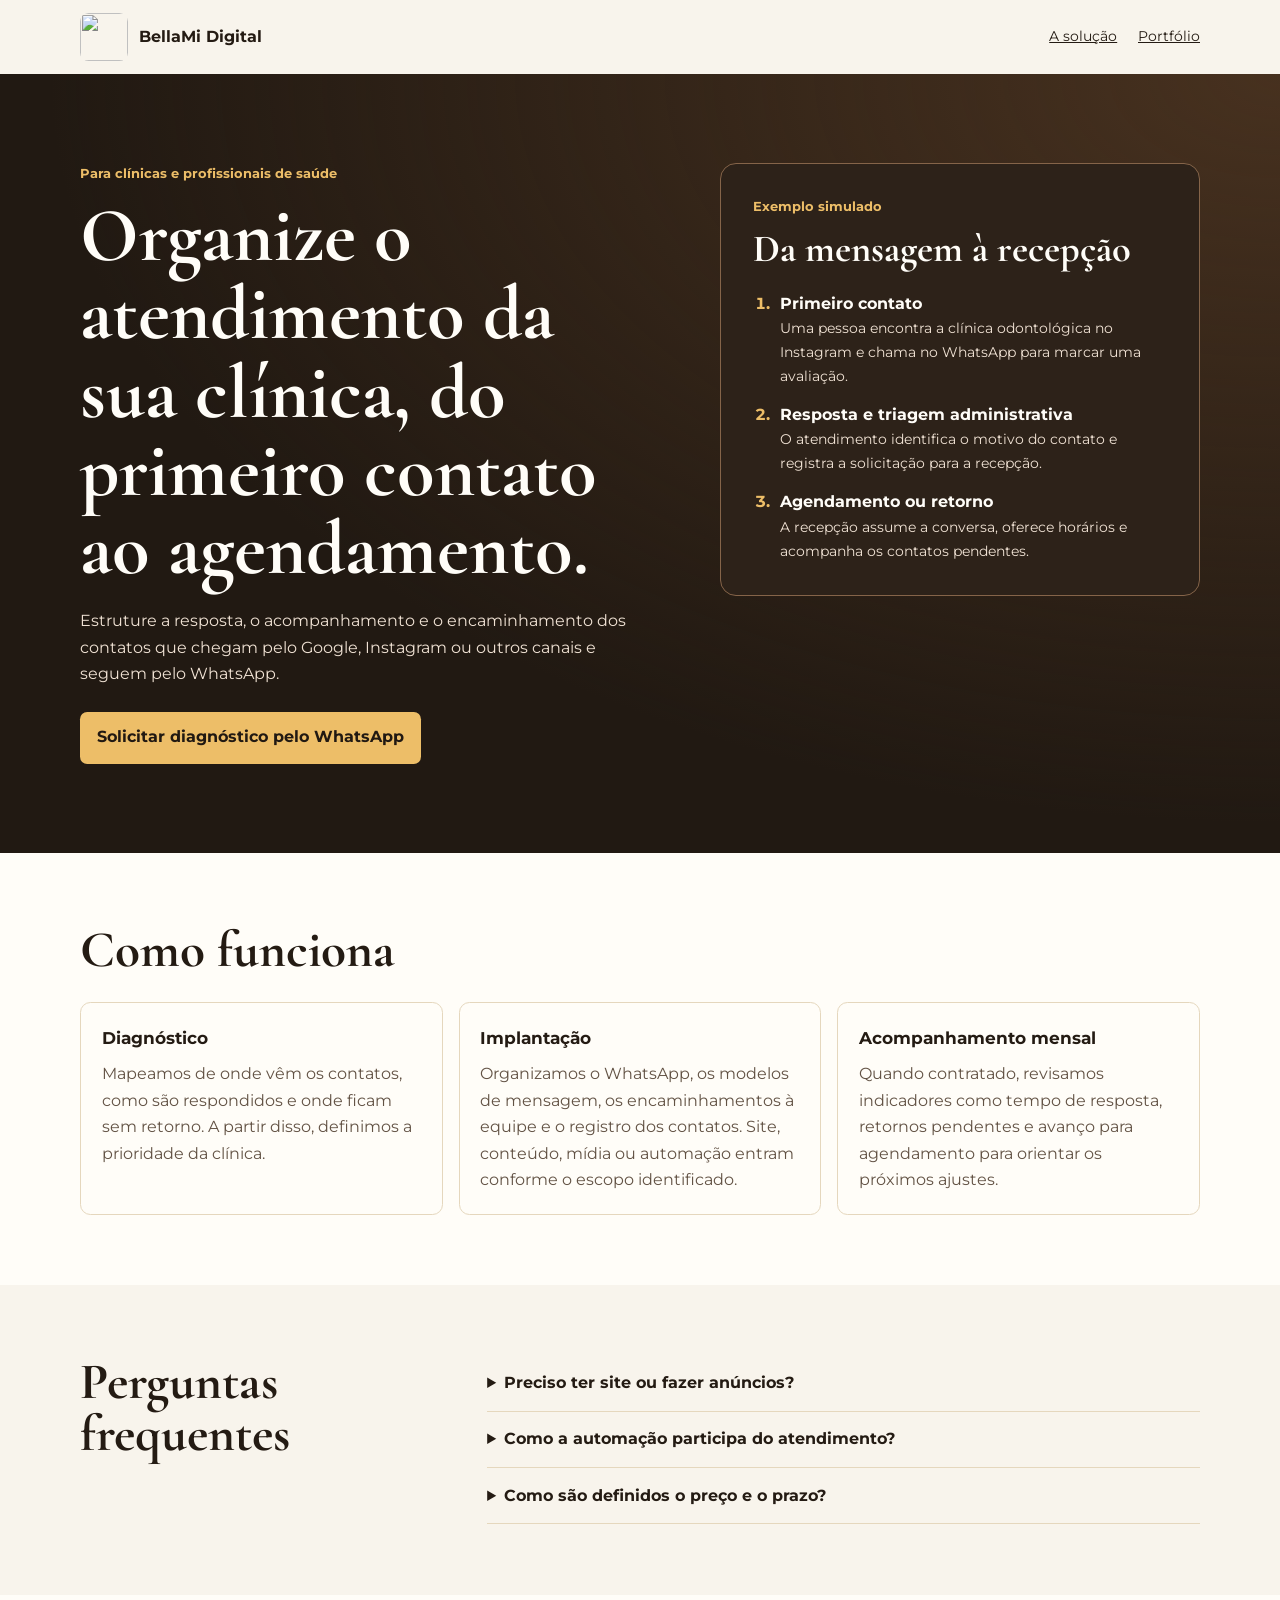
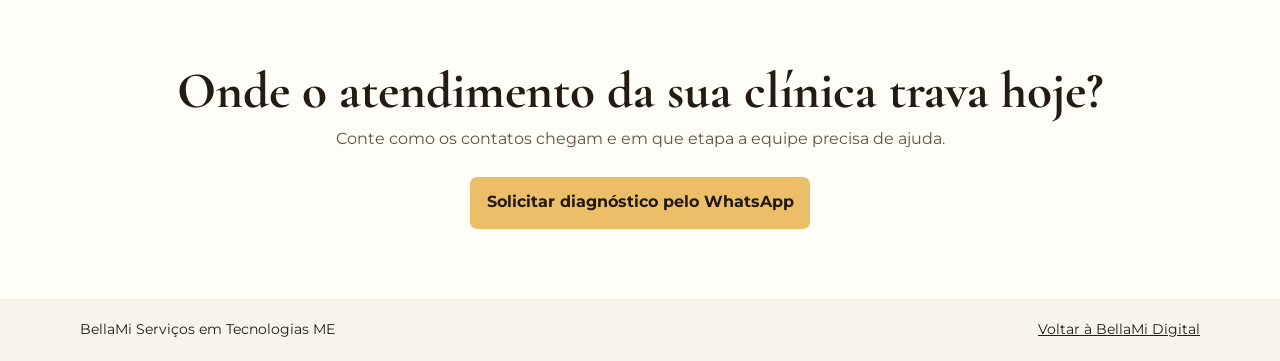
==== saude/index.html @ fc231b98 "Adiciona portfólio e página de atendimento para saúde" ====
<!doctype html>
<html lang="pt-BR">
<head>
  <meta charset="utf-8">
  <meta name="viewport" content="width=device-width, initial-scale=1">
  <title>Captação e atendimento para clínicas | BellaMi Digital</title>
  <meta name="description" content="A BellaMi Digital ajuda clínicas e profissionais de saúde a organizar os contatos pelo WhatsApp, da primeira resposta ao encaminhamento para agendamento.">
  <meta property="og:title" content="Captação e atendimento para clínicas | BellaMi Digital">
  <meta property="og:description" content="Estruture a resposta, o acompanhamento e o encaminhamento para agendamento pelo WhatsApp.">
  <meta property="og:type" content="website">
  <meta property="og:locale" content="pt_BR">
  <meta name="theme-color" content="#211912">
  <link rel="preconnect" href="https://fonts.googleapis.com">
  <link rel="preconnect" href="https://fonts.gstatic.com" crossorigin>
  <link rel="stylesheet" href="https://fonts.googleapis.com/css2?family=Cormorant+Garamond:wght@600;700&family=Montserrat:wght@400;500;600;700&display=swap">
  <link rel="stylesheet" href="styles.css">
</head>
<body>
  <header class="site-header">
    <div class="wrap header-inner">
      <a class="brand" href="../">
        <img src="../assets/bellami-logo.jpg" alt="" width="48" height="48">
        <span>BellaMi Digital</span>
      </a>
      <nav aria-label="Navegação principal">
        <a href="#solucao">A solução</a>
        <a href="../#portfolio">Portfólio</a>
      </nav>
    </div>
  </header>
  <main>
    <section class="hero">
      <div class="wrap hero-grid">
        <div>
          <p class="eyebrow">Para clínicas e profissionais de saúde</p>
          <h1>Organize o atendimento da sua clínica, do primeiro contato ao agendamento.</h1>
          <p class="lead">Estruture a resposta, o acompanhamento e o encaminhamento dos contatos que chegam pelo Google, Instagram ou outros canais e seguem pelo WhatsApp.</p>
          <a class="button" href="https://wa.me/5511947959936?text=Ol%C3%A1%21%20Quero%20solicitar%20um%20diagn%C3%B3stico%20de%20capta%C3%A7%C3%A3o%20e%20atendimento.%20Nome%20da%20cl%C3%ADnica%20ou%20neg%C3%B3cio%3A%20____.%20Principal%20canal%20de%20contato%3A%20____.%20Maior%20dificuldade%20no%20atendimento%3A%20____.">Solicitar diagnóstico pelo WhatsApp</a>
        </div>
        <aside class="journey" aria-labelledby="demo-title">
          <p class="eyebrow">Exemplo simulado</p>
          <h2 id="demo-title">Da mensagem à recepção</h2>
          <ol>
            <li><strong>Primeiro contato</strong><span>Uma pessoa encontra a clínica odontológica no Instagram e chama no WhatsApp para marcar uma avaliação.</span></li>
            <li><strong>Resposta e triagem administrativa</strong><span>O atendimento identifica o motivo do contato e registra a solicitação para a recepção.</span></li>
            <li><strong>Agendamento ou retorno</strong><span>A recepção assume a conversa, oferece horários e acompanha os contatos pendentes.</span></li>
          </ol>
        </aside>
      </div>
    </section>
    <section class="section" id="solucao">
      <div class="wrap">
        <h2>Como funciona</h2>
        <div class="delivery-grid">
          <article>
            <h3>Diagnóstico</h3>
            <p>Mapeamos de onde vêm os contatos, como são respondidos e onde ficam sem retorno. A partir disso, definimos a prioridade da clínica.</p>
          </article>
          <article>
            <h3>Implantação</h3>
            <p>Organizamos o WhatsApp, os modelos de mensagem, os encaminhamentos à equipe e o registro dos contatos. Site, conteúdo, mídia ou automação entram conforme o escopo identificado.</p>
          </article>
          <article>
            <h3>Acompanhamento mensal</h3>
            <p>Quando contratado, revisamos indicadores como tempo de resposta, retornos pendentes e avanço para agendamento para orientar os próximos ajustes.</p>
          </article>
        </div>
      </div>
    </section>
    <section class="section faq">
      <div class="wrap faq-grid">
        <h2>Perguntas frequentes</h2>
        <div>
          <details>
            <summary>Preciso ter site ou fazer anúncios?</summary>
            <p>A análise começa pelos canais que a clínica já usa. A proposta indica quando faz sentido criar uma página, investir em mídia ou ajustar o atendimento existente.</p>
          </details>
          <details>
            <summary>Como a automação participa do atendimento?</summary>
            <p>A automação pode apoiar a recepção com respostas iniciais, triagem administrativa e encaminhamento. A equipe da clínica assume o agendamento, as exceções e as orientações clínicas.</p>
          </details>
          <details>
            <summary>Como são definidos o preço e o prazo?</summary>
            <p>Após o diagnóstico, a proposta detalha o escopo e o prazo da implantação. Acompanhamento mensal, mídia e ferramentas de terceiros aparecem como itens separados quando aplicáveis.</p>
          </details>
        </div>
      </div>
    </section>
    <section class="section">
      <div class="wrap contact">
        <h2>Onde o atendimento da sua clínica trava hoje?</h2>
        <p>Conte como os contatos chegam e em que etapa a equipe precisa de ajuda.</p>
        <a class="button" href="https://wa.me/5511947959936?text=Ol%C3%A1%21%20Quero%20solicitar%20um%20diagn%C3%B3stico%20de%20capta%C3%A7%C3%A3o%20e%20atendimento.%20Nome%20da%20cl%C3%ADnica%20ou%20neg%C3%B3cio%3A%20____.%20Principal%20canal%20de%20contato%3A%20____.%20Maior%20dificuldade%20no%20atendimento%3A%20____.">Solicitar diagnóstico pelo WhatsApp</a>
      </div>
    </section>
  </main>
  <footer class="site-footer">
    <div class="wrap">
      <span>BellaMi Serviços em Tecnologias ME</span>
      <a href="../">Voltar à BellaMi Digital</a>
    </div>
  </footer>
</body>
</html>
---- saude/styles.css ----
:root {
  color-scheme: light;
  --ink: #241b13;
  --muted: #625244;
  --cream: #f8f4ec;
  --paper: #fffdf8;
  --line: #e5d7bd;
  --dark: #211912;
  --gold: #edbe68;
  --heading: "Cormorant Garamond", Georgia, serif;
}

*, *::before, *::after { box-sizing: border-box; }

body {
  margin: 0;
  color: var(--ink);
  background: var(--paper);
  font: 1rem/1.65 Montserrat, system-ui, sans-serif;
}

a { color: inherit; }
a:focus-visible, summary:focus-visible {
  outline: 2px solid currentColor;
  outline-offset: 5px;
}

h1, h2, h3, p { margin: 0; }
h1, h2 {
  font-family: var(--heading);
  font-weight: 700;
  line-height: 1.02;
}

h1 { font-size: clamp(2.7rem, 6vw, 5rem); }
h2 { font-size: clamp(2.15rem, 4vw, 3.25rem); }
h3 { font-size: 1.08rem; }

.wrap { width: min(calc(100% - 2.5rem), 70rem); margin-inline: auto; }
.site-header, .site-footer { background: var(--cream); }

.header-inner, .site-footer .wrap {
  display: flex;
  flex-wrap: wrap;
  gap: .75rem 1.5rem;
  align-items: center;
  justify-content: space-between;
  padding-block: .8rem;
}

.brand {
  display: inline-flex;
  align-items: center;
  gap: .7rem;
  font-weight: 700;
  text-decoration: none;
}

.brand img { border-radius: .55rem; object-fit: cover; }
nav { display: flex; flex-wrap: wrap; gap: .5rem 1.3rem; }
nav a, .site-footer { font-size: .88rem; }

.hero {
  color: var(--paper);
  background: radial-gradient(ellipse at 100% 0%, #47311f, transparent 68%), var(--dark);
  padding-block: clamp(3.1rem, 7vw, 6.5rem);
}

.hero-grid, .faq-grid {
  display: grid;
  grid-template-columns: minmax(0, 1.2fr) minmax(0, 1fr);
  align-items: start;
  gap: clamp(2rem, 5vw, 4.5rem);
}

.eyebrow {
  color: var(--gold);
  font-size: .82rem;
  font-weight: 700;
  margin-bottom: .75rem;
}

.lead { color: #f0e2d4; margin-top: 1.25rem; max-width: 53ch; }
.button {
  display: inline-block;
  background: var(--gold);
  color: var(--dark);
  margin-top: 1.5rem;
  padding: .8rem 1.05rem;
  border-radius: .45rem;
  font-weight: 700;
  text-decoration: none;
}

.button:hover { background: #f7d592; }
.button:focus-visible { outline-color: var(--paper); }
.contact .button:focus-visible { outline-color: var(--dark); }

.journey {
  padding: clamp(1.25rem, 3vw, 2rem);
  border: 1px solid #856449;
  border-radius: 1rem;
  background: #2d2219;
}

.journey h2 { font-size: clamp(1.85rem, 3vw, 2.55rem); }
.journey ol { margin: 1.35rem 0 0; padding-left: 1.4rem; }
.journey li { padding-left: .3rem; }
.journey li + li { margin-top: .85rem; }
.journey li::marker { color: var(--gold); font-weight: 700; }
.journey li span { display: block; color: #f0e2d4; font-size: .9rem; }

.section { padding-block: clamp(2.75rem, 5.5vw, 5rem); }
.delivery-grid {
  display: grid;
  grid-template-columns: repeat(3, minmax(0, 1fr));
  gap: 1rem;
  margin-top: 1.65rem;
}

.delivery-grid article {
  padding: 1.3rem;
  border: 1px solid var(--line);
  border-radius: .65rem;
}

.delivery-grid p, details p, .contact p { margin-top: .55rem; color: var(--muted); }
.faq { background: var(--cream); }
.faq-grid { grid-template-columns: minmax(0, .65fr) minmax(0, 1.35fr); }
details { border-bottom: 1px solid var(--line); padding-block: .9rem; }
summary { cursor: pointer; font-weight: 700; }
.contact { text-align: center; }
.site-footer .wrap { padding-block: 1.2rem; }

@media (max-width: 48rem) {
  .hero-grid, .delivery-grid, .faq-grid { grid-template-columns: 1fr; }
}
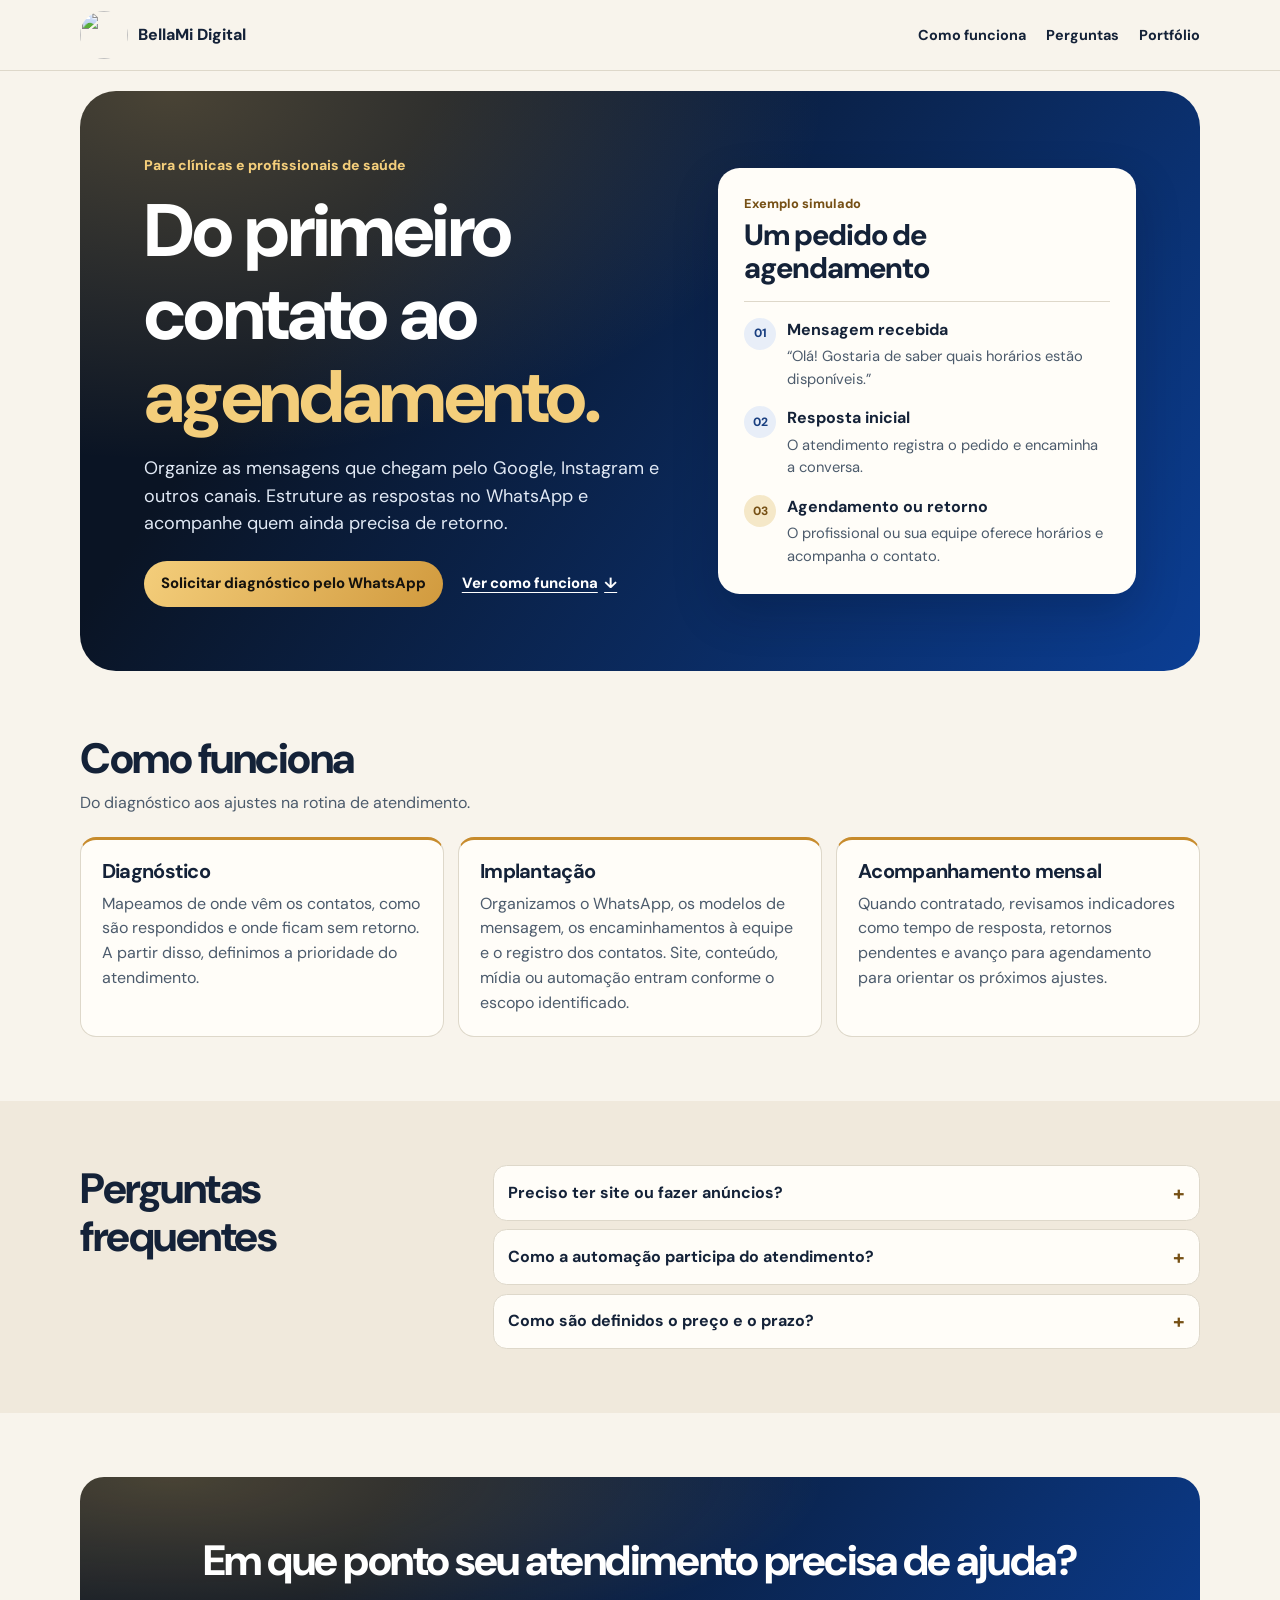
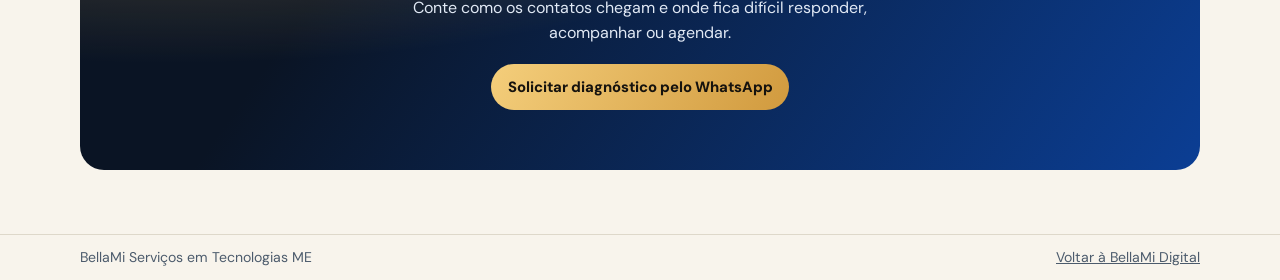
==== commit 87aa01a6: "Renova página de saúde da BellaMi" ====
--- a/saude/index.html
+++ b/saude/index.html
@@ -3,17 +3,17 @@
 <head>
   <meta charset="utf-8">
   <meta name="viewport" content="width=device-width, initial-scale=1">
-  <title>Captação e atendimento para clínicas | BellaMi Digital</title>
+  <title>Captação e atendimento para clínicas e profissionais de saúde | BellaMi Digital</title>
   <meta name="description" content="A BellaMi Digital ajuda clínicas e profissionais de saúde a organizar os contatos pelo WhatsApp, da primeira resposta ao encaminhamento para agendamento.">
-  <meta property="og:title" content="Captação e atendimento para clínicas | BellaMi Digital">
+  <meta property="og:title" content="Captação e atendimento para clínicas e profissionais de saúde | BellaMi Digital">
   <meta property="og:description" content="Estruture a resposta, o acompanhamento e o encaminhamento para agendamento pelo WhatsApp.">
   <meta property="og:type" content="website">
   <meta property="og:locale" content="pt_BR">
-  <meta name="theme-color" content="#211912">
+  <meta name="theme-color" content="#0c192e">
   <link rel="preconnect" href="https://fonts.googleapis.com">
   <link rel="preconnect" href="https://fonts.gstatic.com" crossorigin>
-  <link rel="stylesheet" href="https://fonts.googleapis.com/css2?family=Cormorant+Garamond:wght@600;700&family=Montserrat:wght@400;500;600;700&display=swap">
-  <link rel="stylesheet" href="styles.css">
+  <link rel="stylesheet" href="https://fonts.googleapis.com/css2?family=DM+Sans:wght@400;500;600;700;800&display=swap">
+  <link rel="stylesheet" href="styles.css?v=2">
 </head>
 <body>
   <header class="site-header">
@@ -23,38 +23,44 @@
         <span>BellaMi Digital</span>
       </a>
       <nav aria-label="Navegação principal">
-        <a href="#solucao">A solução</a>
+        <a href="#solucao">Como funciona</a>
+        <a href="#perguntas">Perguntas</a>
         <a href="../#portfolio">Portfólio</a>
       </nav>
     </div>
   </header>
   <main>
-    <section class="hero">
-      <div class="wrap hero-grid">
-        <div>
-          <p class="eyebrow">Para clínicas e profissionais de saúde</p>
-          <h1>Organize o atendimento da sua clínica, do primeiro contato ao agendamento.</h1>
-          <p class="lead">Estruture a resposta, o acompanhamento e o encaminhamento dos contatos que chegam pelo Google, Instagram ou outros canais e seguem pelo WhatsApp.</p>
-          <a class="button" href="https://wa.me/5511947959936?text=Ol%C3%A1%21%20Quero%20solicitar%20um%20diagn%C3%B3stico%20de%20capta%C3%A7%C3%A3o%20e%20atendimento.%20Nome%20da%20cl%C3%ADnica%20ou%20neg%C3%B3cio%3A%20____.%20Principal%20canal%20de%20contato%3A%20____.%20Maior%20dificuldade%20no%20atendimento%3A%20____.">Solicitar diagnóstico pelo WhatsApp</a>
+    <section class="hero wrap" aria-labelledby="page-title">
+      <div class="hero-copy">
+        <p class="eyebrow">Para clínicas e profissionais de saúde</p>
+        <h1 id="page-title">Do primeiro contato ao <em>agendamento.</em></h1>
+        <p class="lead">Organize as mensagens que chegam pelo Google, Instagram e outros canais. Estruture as respostas no WhatsApp e acompanhe quem ainda precisa de retorno.</p>
+        <div class="hero-actions">
+          <a class="button" href="https://wa.me/5511947959936?text=Ol%C3%A1%21%20Quero%20solicitar%20um%20diagn%C3%B3stico%20de%20capta%C3%A7%C3%A3o%20e%20atendimento.%20Meu%20nome%20ou%20nome%20da%20cl%C3%ADnica%3A%20____.%20Principal%20canal%20de%20contato%3A%20____.%20Maior%20dificuldade%20no%20atendimento%3A%20____.">Solicitar diagnóstico pelo WhatsApp</a>
+          <a class="text-link" href="#solucao">Ver como funciona <span aria-hidden="true">↓</span></a>
         </div>
-        <aside class="journey" aria-labelledby="demo-title">
-          <p class="eyebrow">Exemplo simulado</p>
-          <h2 id="demo-title">Da mensagem à recepção</h2>
-          <ol>
-            <li><strong>Primeiro contato</strong><span>Uma pessoa encontra a clínica odontológica no Instagram e chama no WhatsApp para marcar uma avaliação.</span></li>
-            <li><strong>Resposta e triagem administrativa</strong><span>O atendimento identifica o motivo do contato e registra a solicitação para a recepção.</span></li>
-            <li><strong>Agendamento ou retorno</strong><span>A recepção assume a conversa, oferece horários e acompanha os contatos pendentes.</span></li>
-          </ol>
-        </aside>
       </div>
+      <aside class="journey" aria-labelledby="demo-title">
+        <div class="journey-header">
+          <div>
+            <p class="eyebrow">Exemplo simulado</p>
+            <h2 id="demo-title">Um pedido de agendamento</h2>
+          </div>
+        </div>
+        <ol>
+          <li><span class="stage-icon" aria-hidden="true">01</span><div><strong>Mensagem recebida</strong><p>“Olá! Gostaria de saber quais horários estão disponíveis.”</p></div></li>
+          <li><span class="stage-icon" aria-hidden="true">02</span><div><strong>Resposta inicial</strong><p>O atendimento registra o pedido e encaminha a conversa.</p></div></li>
+          <li><span class="stage-icon stage-last" aria-hidden="true">03</span><div><strong>Agendamento ou retorno</strong><p>O profissional ou sua equipe oferece horários e acompanha o contato.</p></div></li>
+        </ol>
+      </aside>
     </section>
     <section class="section" id="solucao">
       <div class="wrap">
-        <h2>Como funciona</h2>
+        <div class="section-heading"><h2>Como funciona</h2><p>Do diagnóstico aos ajustes na rotina de atendimento.</p></div>
         <div class="delivery-grid">
           <article>
             <h3>Diagnóstico</h3>
-            <p>Mapeamos de onde vêm os contatos, como são respondidos e onde ficam sem retorno. A partir disso, definimos a prioridade da clínica.</p>
+            <p>Mapeamos de onde vêm os contatos, como são respondidos e onde ficam sem retorno. A partir disso, definimos a prioridade do atendimento.</p>
           </article>
           <article>
             <h3>Implantação</h3>
@@ -67,20 +73,20 @@
         </div>
       </div>
     </section>
-    <section class="section faq">
+    <section class="section faq" id="perguntas">
       <div class="wrap faq-grid">
         <h2>Perguntas frequentes</h2>
         <div>
           <details>
-            <summary>Preciso ter site ou fazer anúncios?</summary>
-            <p>A análise começa pelos canais que a clínica já usa. A proposta indica quando faz sentido criar uma página, investir em mídia ou ajustar o atendimento existente.</p>
+            <summary>Preciso ter site ou fazer anúncios?<span aria-hidden="true"></span></summary>
+            <p>A análise começa pelos canais que você já usa. A proposta indica quando faz sentido criar uma página, investir em mídia ou ajustar o atendimento existente.</p>
           </details>
           <details>
-            <summary>Como a automação participa do atendimento?</summary>
-            <p>A automação pode apoiar a recepção com respostas iniciais, triagem administrativa e encaminhamento. A equipe da clínica assume o agendamento, as exceções e as orientações clínicas.</p>
+            <summary>Como a automação participa do atendimento?<span aria-hidden="true"></span></summary>
+            <p>A automação pode apoiar o atendimento com respostas iniciais, triagem administrativa e encaminhamento. O profissional ou sua equipe assume o agendamento, as exceções e as orientações clínicas.</p>
           </details>
           <details>
-            <summary>Como são definidos o preço e o prazo?</summary>
+            <summary>Como são definidos o preço e o prazo?<span aria-hidden="true"></span></summary>
             <p>Após o diagnóstico, a proposta detalha o escopo e o prazo da implantação. Acompanhamento mensal, mídia e ferramentas de terceiros aparecem como itens separados quando aplicáveis.</p>
           </details>
         </div>
@@ -88,9 +94,9 @@
     </section>
     <section class="section">
       <div class="wrap contact">
-        <h2>Onde o atendimento da sua clínica trava hoje?</h2>
-        <p>Conte como os contatos chegam e em que etapa a equipe precisa de ajuda.</p>
-        <a class="button" href="https://wa.me/5511947959936?text=Ol%C3%A1%21%20Quero%20solicitar%20um%20diagn%C3%B3stico%20de%20capta%C3%A7%C3%A3o%20e%20atendimento.%20Nome%20da%20cl%C3%ADnica%20ou%20neg%C3%B3cio%3A%20____.%20Principal%20canal%20de%20contato%3A%20____.%20Maior%20dificuldade%20no%20atendimento%3A%20____.">Solicitar diagnóstico pelo WhatsApp</a>
+        <h2>Em que ponto seu atendimento precisa de ajuda?</h2>
+        <p>Conte como os contatos chegam e onde fica difícil responder, acompanhar ou agendar.</p>
+        <a class="button" href="https://wa.me/5511947959936?text=Ol%C3%A1%21%20Quero%20solicitar%20um%20diagn%C3%B3stico%20de%20capta%C3%A7%C3%A3o%20e%20atendimento.%20Meu%20nome%20ou%20nome%20da%20cl%C3%ADnica%3A%20____.%20Principal%20canal%20de%20contato%3A%20____.%20Maior%20dificuldade%20no%20atendimento%3A%20____.">Solicitar diagnóstico pelo WhatsApp</a>
       </div>
     </section>
   </main>
--- a/saude/styles.css
+++ b/saude/styles.css
@@ -1,137 +1,125 @@
 :root {
-  color-scheme: light;
-  --ink: #241b13;
-  --muted: #625244;
-  --cream: #f8f4ec;
-  --paper: #fffdf8;
-  --line: #e5d7bd;
-  --dark: #211912;
-  --gold: #edbe68;
-  --heading: "Cormorant Garamond", Georgia, serif;
+  --ink: #142238;
+  --muted: #4c5b6c;
+  --paper: #f8f4ec;
+  --surface: #fffdf8;
+  --line: #ded8ca;
+  --navy: #0c192e;
+  --gold: #f4ce7b;
+  --gradient: radial-gradient(ellipse at 8% 0%, #e7b95f49, transparent 45%),
+    linear-gradient(125deg, #0a1424 24%, #0b3e94);
 }
 
 *, *::before, *::after { box-sizing: border-box; }
-
 body {
   margin: 0;
   color: var(--ink);
   background: var(--paper);
-  font: 1rem/1.65 Montserrat, system-ui, sans-serif;
+  font: 1rem/1.55 "DM Sans", system-ui, sans-serif;
 }
+a { color: inherit; }
+:focus-visible { outline: 2px solid currentColor; outline-offset: 4px; }
+h1, h2, h3, p { margin: 0; }
+h1, h2, h3 { line-height: 1.12; letter-spacing: -.035em; }
+h1, h2 { font-weight: 800; text-wrap: balance; }
+h1 { max-width: 12ch; font-size: clamp(2.35rem, 5.8vw, 5rem); overflow-wrap: anywhere; }
+h1 em { font-style: normal; color: var(--gold); }
+h2 { font-size: clamp(1.85rem, 3.4vw, 2.65rem); }
+h3 { font-size: 1.25rem; }
 
-a { color: inherit; }
-a:focus-visible, summary:focus-visible {
-  outline: 2px solid currentColor;
-  outline-offset: 5px;
-}
-
-h1, h2, h3, p { margin: 0; }
-h1, h2 {
-  font-family: var(--heading);
-  font-weight: 700;
-  line-height: 1.02;
-}
-
-h1 { font-size: clamp(2.7rem, 6vw, 5rem); }
-h2 { font-size: clamp(2.15rem, 4vw, 3.25rem); }
-h3 { font-size: 1.08rem; }
-
-.wrap { width: min(calc(100% - 2.5rem), 70rem); margin-inline: auto; }
-.site-header, .site-footer { background: var(--cream); }
-
+.wrap { width: min(70rem, calc(100% - 2rem)); margin-inline: auto; }
+.site-header { border-bottom: 1px solid var(--line); }
 .header-inner, .site-footer .wrap {
   display: flex;
+  justify-content: space-between;
+  align-items: center;
   flex-wrap: wrap;
-  gap: .75rem 1.5rem;
-  align-items: center;
-  justify-content: space-between;
-  padding-block: .8rem;
+  gap: .4rem 1.5rem;
+  padding-block: .7rem;
 }
-
-.brand {
-  display: inline-flex;
-  align-items: center;
-  gap: .7rem;
-  font-weight: 700;
-  text-decoration: none;
-}
-
-.brand img { border-radius: .55rem; object-fit: cover; }
-nav { display: flex; flex-wrap: wrap; gap: .5rem 1.3rem; }
-nav a, .site-footer { font-size: .88rem; }
+.brand { display: inline-flex; align-items: center; gap: .65rem; font-weight: 800; text-decoration: none; }
+.brand img { border-radius: 50%; object-fit: cover; }
+nav { display: flex; flex-wrap: wrap; gap: 0 1.25rem; }
+nav a { display: inline-flex; align-items: center; min-height: 44px; font-size: .9rem; font-weight: 700; text-decoration: none; }
+nav a:hover { text-decoration: underline; }
 
 .hero {
-  color: var(--paper);
-  background: radial-gradient(ellipse at 100% 0%, #47311f, transparent 68%), var(--dark);
-  padding-block: clamp(3.1rem, 7vw, 6.5rem);
+  display: grid;
+  grid-template-columns: minmax(0, 1.25fr) minmax(0, 1fr);
+  align-items: center;
+  gap: clamp(1.5rem, 4vw, 4rem);
+  margin-top: 1.25rem;
+  padding: clamp(1.5rem, 5vw, 4.5rem);
+  border-radius: clamp(1.25rem, 3vw, 2.25rem);
+  color: white;
+  background: var(--gradient);
 }
-
-.hero-grid, .faq-grid {
-  display: grid;
-  grid-template-columns: minmax(0, 1.2fr) minmax(0, 1fr);
-  align-items: start;
-  gap: clamp(2rem, 5vw, 4.5rem);
+.eyebrow { margin-bottom: .75rem; color: var(--gold); font-size: .88rem; font-weight: 800; }
+.lead { max-width: 45ch; margin-top: 1rem; color: #e1e9f5; font-size: clamp(1rem, 1.5vw, 1.125rem); }
+.hero-actions { display: flex; align-items: center; flex-wrap: wrap; gap: .5rem 1.2rem; margin-top: 1.4rem; }
+.button, .text-link { display: inline-flex; align-items: center; justify-content: center; min-height: 46px; font-size: .93rem; font-weight: 800; }
+.button {
+  padding: .62rem 1.05rem;
+  border-radius: 999px;
+  background: linear-gradient(120deg, var(--gold), #d19a3e);
+  color: #16130e;
+  text-decoration: none;
+  text-align: center;
 }
-
-.eyebrow {
-  color: var(--gold);
-  font-size: .82rem;
-  font-weight: 700;
-  margin-bottom: .75rem;
-}
-
-.lead { color: #f0e2d4; margin-top: 1.25rem; max-width: 53ch; }
-.button {
-  display: inline-block;
-  background: var(--gold);
-  color: var(--dark);
-  margin-top: 1.5rem;
-  padding: .8rem 1.05rem;
-  border-radius: .45rem;
-  font-weight: 700;
-  text-decoration: none;
-}
-
-.button:hover { background: #f7d592; }
-.button:focus-visible { outline-color: var(--paper); }
-.contact .button:focus-visible { outline-color: var(--dark); }
+.button:hover { text-decoration: underline; }
+.hero .button:focus-visible, .contact .button:focus-visible { outline-color: white; }
+.text-link { gap: .4rem; text-underline-offset: .25em; }
 
 .journey {
-  padding: clamp(1.25rem, 3vw, 2rem);
-  border: 1px solid #856449;
-  border-radius: 1rem;
-  background: #2d2219;
+  color: var(--ink);
+  background: var(--surface);
+  border-radius: 1.35rem;
+  padding: clamp(1rem, 2.8vw, 1.65rem);
+  box-shadow: 0 18px 45px #050c2338;
 }
+.journey-header { padding-bottom: .95rem; border-bottom: 1px solid var(--line); }
+.journey .eyebrow { margin-bottom: .35rem; color: #765015; font-size: .8rem; }
+.journey h2 { font-size: clamp(1.35rem, 2.3vw, 1.85rem); text-wrap: initial; }
+.journey ol { display: grid; gap: 1rem; list-style: none; margin: 1rem 0 0; padding: 0; }
+.journey li { display: grid; grid-template-columns: 2rem minmax(0, 1fr); gap: .65rem; align-items: start; }
+.stage-icon { display: grid; place-items: center; width: 2rem; height: 2rem; background: #e8eef8; color: #193f80; border-radius: 50%; font-size: .75rem; font-weight: 800; }
+.stage-last { background: #f5e8c8; color: #765015; }
+.journey li p { margin-top: .15rem; color: var(--muted); font-size: .92rem; }
 
-.journey h2 { font-size: clamp(1.85rem, 3vw, 2.55rem); }
-.journey ol { margin: 1.35rem 0 0; padding-left: 1.4rem; }
-.journey li { padding-left: .3rem; }
-.journey li + li { margin-top: .85rem; }
-.journey li::marker { color: var(--gold); font-weight: 700; }
-.journey li span { display: block; color: #f0e2d4; font-size: .9rem; }
-
-.section { padding-block: clamp(2.75rem, 5.5vw, 5rem); }
+.section { padding-block: clamp(2.1rem, 5vw, 4.25rem); }
+.section-heading p, .delivery-grid p, details p { margin-top: .55rem; color: var(--muted); }
 .delivery-grid {
   display: grid;
   grid-template-columns: repeat(3, minmax(0, 1fr));
-  gap: 1rem;
-  margin-top: 1.65rem;
+  gap: .9rem;
+  margin-top: 1.3rem;
 }
-
-.delivery-grid article {
-  padding: 1.3rem;
-  border: 1px solid var(--line);
-  border-radius: .65rem;
+.delivery-grid article { padding: 1.3rem; border: 1px solid var(--line); border-top: 3px solid #c78b2c; border-radius: 1rem; background: var(--surface); }
+.faq { background: #f0e9dc; }
+.faq-grid { display: grid; grid-template-columns: minmax(0, .7fr) minmax(0, 1.3fr); gap: 1.25rem 2rem; align-items: start; }
+details { background: var(--surface); border: 1px solid var(--line); border-radius: .85rem; }
+details + details { margin-top: .55rem; }
+summary {
+  display: flex;
+  align-items: center;
+  justify-content: space-between;
+  gap: .6rem;
+  padding: .7rem .9rem;
+  min-height: 46px;
+  cursor: pointer;
+  font-weight: 700;
+  list-style: none;
 }
-
-.delivery-grid p, details p, .contact p { margin-top: .55rem; color: var(--muted); }
-.faq { background: var(--cream); }
-.faq-grid { grid-template-columns: minmax(0, .65fr) minmax(0, 1.35fr); }
-details { border-bottom: 1px solid var(--line); padding-block: .9rem; }
-summary { cursor: pointer; font-weight: 700; }
-.contact { text-align: center; }
-.site-footer .wrap { padding-block: 1.2rem; }
+summary::-webkit-details-marker { display: none; }
+summary span { color: #765015; font-size: 1.25rem; }
+summary span::before { content: "+"; }
+details[open] summary span::before { content: "−"; }
+details p { margin: 0; padding: 0 .9rem .9rem; }
+.contact { padding: clamp(1.65rem, 5vw, 3.75rem) 1.1rem; text-align: center; color: white; background: var(--gradient); border-radius: 1.5rem; }
+.contact p { margin: .7rem auto 1.2rem; color: #e1e9f5; max-width: 44ch; }
+.site-footer { color: var(--muted); font-size: .88rem; border-top: 1px solid var(--line); }
 
 @media (max-width: 48rem) {
-  .hero-grid, .delivery-grid, .faq-grid { grid-template-columns: 1fr; }
+  .hero, .delivery-grid, .faq-grid { grid-template-columns: 1fr; }
+  .hero { margin-top: 1rem; }
 }
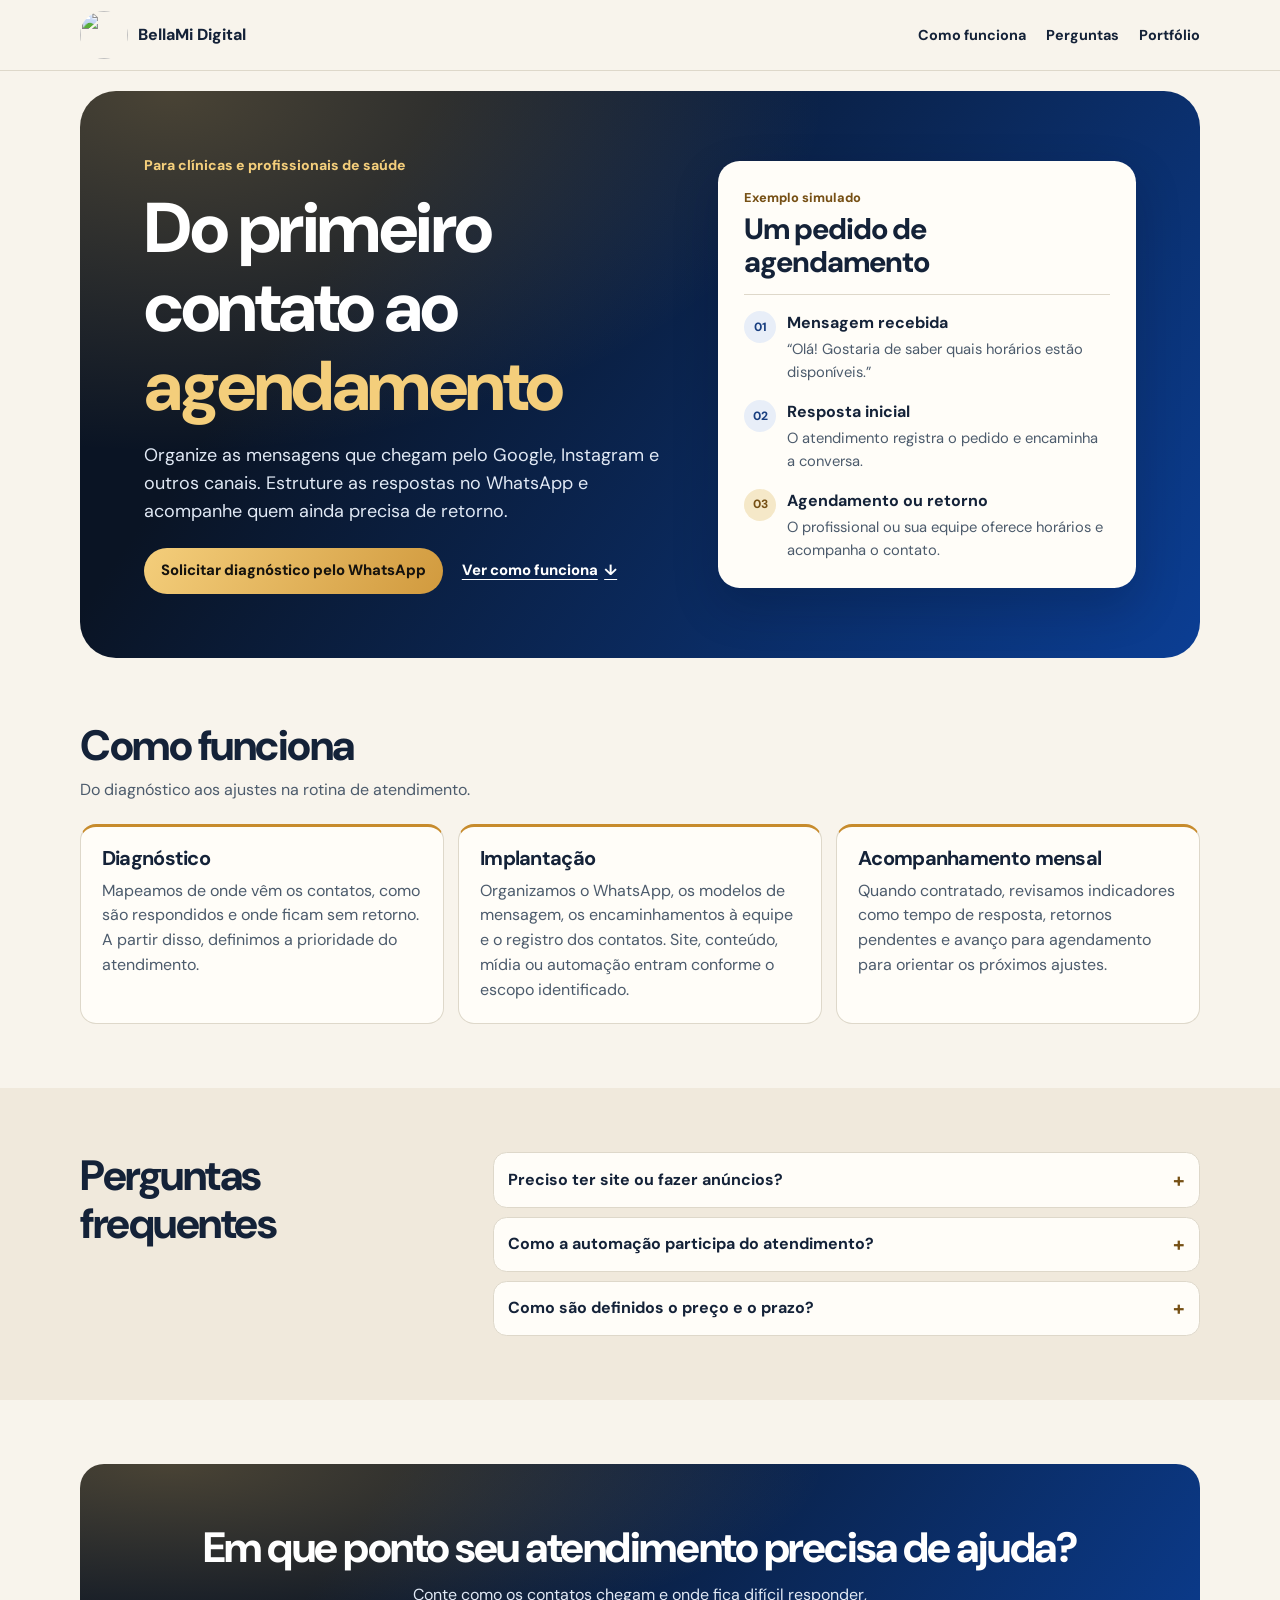
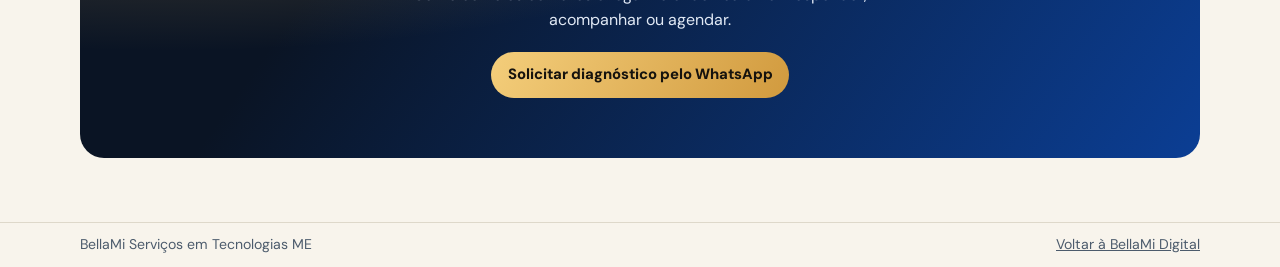
==== commit 0fac8a33: "Ajusta a quebra do título da página de saúde" ====
--- a/saude/index.html
+++ b/saude/index.html
@@ -13,7 +13,7 @@
   <link rel="preconnect" href="https://fonts.googleapis.com">
   <link rel="preconnect" href="https://fonts.gstatic.com" crossorigin>
   <link rel="stylesheet" href="https://fonts.googleapis.com/css2?family=DM+Sans:wght@400;500;600;700;800&display=swap">
-  <link rel="stylesheet" href="styles.css?v=2">
+  <link rel="stylesheet" href="styles.css?v=3">
 </head>
 <body>
   <header class="site-header">
@@ -33,7 +33,7 @@
     <section class="hero wrap" aria-labelledby="page-title">
       <div class="hero-copy">
         <p class="eyebrow">Para clínicas e profissionais de saúde</p>
-        <h1 id="page-title">Do primeiro contato ao <em>agendamento.</em></h1>
+        <h1 id="page-title">Do primeiro contato ao <em>agendamento</em></h1>
         <p class="lead">Organize as mensagens que chegam pelo Google, Instagram e outros canais. Estruture as respostas no WhatsApp e acompanhe quem ainda precisa de retorno.</p>
         <div class="hero-actions">
           <a class="button" href="https://wa.me/5511947959936?text=Ol%C3%A1%21%20Quero%20solicitar%20um%20diagn%C3%B3stico%20de%20capta%C3%A7%C3%A3o%20e%20atendimento.%20Meu%20nome%20ou%20nome%20da%20cl%C3%ADnica%3A%20____.%20Principal%20canal%20de%20contato%3A%20____.%20Maior%20dificuldade%20no%20atendimento%3A%20____.">Solicitar diagnóstico pelo WhatsApp</a>
--- a/saude/styles.css
+++ b/saude/styles.css
@@ -22,7 +22,7 @@
 h1, h2, h3, p { margin: 0; }
 h1, h2, h3 { line-height: 1.12; letter-spacing: -.035em; }
 h1, h2 { font-weight: 800; text-wrap: balance; }
-h1 { max-width: 12ch; font-size: clamp(2.35rem, 5.8vw, 5rem); overflow-wrap: anywhere; }
+h1 { max-width: 12ch; font-size: clamp(2rem, 5.5vw, 4.65rem); overflow-wrap: anywhere; }
 h1 em { font-style: normal; color: var(--gold); }
 h2 { font-size: clamp(1.85rem, 3.4vw, 2.65rem); }
 h3 { font-size: 1.25rem; }
